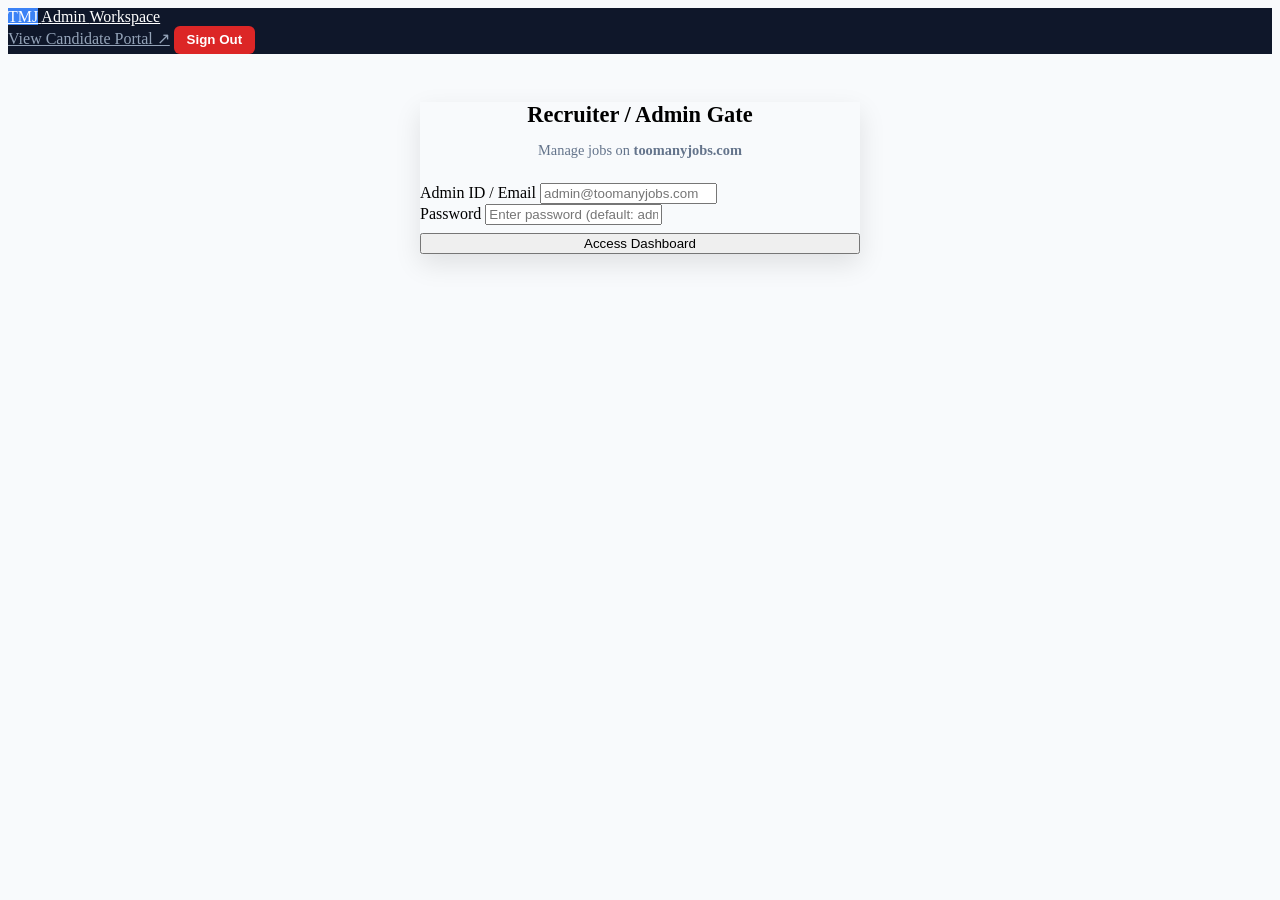
==== admin.html @ 22b6c6fa "Create admin.html" ====
<!DOCTYPE html>
<html lang="en">
<head>
  <meta charset="UTF-8" />
  <meta name="viewport" content="width=device-width, initial-scale=1.0" />
  <title>Admin Dashboard | TooManyJobs.com</title>
  <link rel="preconnect" href="https://fonts.googleapis.com">
  <link rel="preconnect" href="https://fonts.gstatic.com" crossorigin>
  <link href="https://fonts.googleapis.com/css2?family=Inter:wght@400;500;600;700;800&display=swap" rel="stylesheet">
  <link rel="stylesheet" href="CSS/style.css" />
  <style>
    /* Specific Admin Overrides */
    .admin-wrapper { max-width: 1200px; margin: 2rem auto; padding: 0 1.5rem; }
    .admin-tabs { display: flex; gap: 1rem; border-bottom: 2px solid #e1e6ef; margin-bottom: 2rem; }
    .admin-tab-btn { background: none; border: none; font-size: 1.05rem; font-weight: 700; padding: 0.75rem 1rem; cursor: pointer; color: #64748b; border-bottom: 3px solid transparent; margin-bottom: -2px; }
    .admin-tab-btn.active { color: #1e3a8a; border-bottom-color: #1e3a8a; }
    .tab-content { display: none; }
    .tab-content.active { display: block; }
    .table-container { background: #fff; border-radius: 12px; border: 1px solid #e2e8f0; overflow-x: auto; box-shadow: 0 2px 8px rgba(0,0,0,0.04); }
    .data-table { width: 100%; border-collapse: collapse; font-size: 0.9rem; text-align: left; }
    .data-table th { background: #f8fafc; padding: 0.85rem 1rem; font-weight: 700; border-bottom: 1px solid #e2e8f0; }
    .data-table td { padding: 0.85rem 1rem; border-bottom: 1px solid #f1f5f9; vertical-align: top; }
    .data-table tr:hover { background: #fcfdfe; }
    .action-btn-del { color: #ef4444; background: #fee2e2; border: none; padding: 0.35rem 0.65rem; border-radius: 6px; cursor: pointer; font-weight: 600; }
  </style>
</head>
<body style="background:#f8fafc;">

  <!-- Admin Nav -->
  <header class="navbar" style="background:#0f172a;">
    <div class="nav-container">
      <a href="admin.html" class="brand" style="color:#fff;">
        <span class="brand-badge" style="background:#3b82f6;">TMJ</span>
        <span class="brand-text" style="color:#fff;">Admin <span>Workspace</span></span>
      </a>
      <div class="nav-links">
        <a href="index.html" target="_blank" style="color:#94a3b8;">View Candidate Portal ↗</a>
        <button onclick="handleAdminLogout()" style="background:#dc2626; color:#fff; border:none; padding:0.4rem 0.8rem; border-radius:6px; cursor:pointer; font-weight:600;">Sign Out</button>
      </div>
    </div>
  </header>

  <div class="admin-wrapper">

    <!-- Login Wall -->
    <div id="admin-login-box" class="modal-box" style="margin: 3rem auto; max-width: 440px; box-shadow: 0 10px 25px rgba(0,0,0,0.1);">
      <h2 style="font-size:1.4rem; margin-bottom:0.5rem; text-align:center;">Recruiter / Admin Gate</h2>
      <p style="text-align:center; color:#64748b; font-size:0.9rem; margin-bottom:1.5rem;">Manage jobs on <strong>toomanyjobs.com</strong></p>
      
      <form onsubmit="handleAdminLogin(event)">
        <div class="form-group">
          <label>Admin ID / Email</label>
          <input type="text" id="admin-user-input" required placeholder="admin@toomanyjobs.com" />
        </div>
        <div class="form-group">
          <label>Password</label>
          <input type="password" id="admin-pass-input" required placeholder="Enter password (default: admin123)" />
        </div>
        <button type="submit" class="btn-search" style="width:100%; margin-top:0.5rem;">Access Dashboard</button>
      </form>
    </div>

    <!-- Protected Workspace -->
    <div id="admin-main-panel" style="display:none;">
      
      <div class="admin-tabs">
        <button class="admin-tab-btn active" onclick="switchAdminTab('tab-post', this)">➕ Post a New Opening</button>
        <button class="admin-tab-btn" onclick="switchAdminTab('tab-manage-jobs', this)">📋 Manage Active Jobs (<span id="total-jobs-count">0</span>)</button>
        <button class="admin-tab-btn" onclick="switchAdminTab('tab-applications', this)">📬 Applications Received (<span id="total-apps-count">0</span>)</button>
      </div>

      <!-- Tab 1: Post Job -->
      <div class="tab-content active" id="tab-post">
        <div class="modal-box" style="max-width:100%;">
          <h3>Create New Job Opportunity</h3>
          <form onsubmit="handleCreateJob(event)" style="margin-top:1.5rem;">
            <div class="form-row">
              <div class="form-group">
                <label>Job Title *</label>
                <input type="text" id="post-title" required placeholder="e.g. Senior Cloud & Performance Engineer" />
              </div>
              <div class="form-group">
                <label>Hiring Company *</label>
                <input type="text" id="post-company" required placeholder="e.g. Cognizant / TechCorp" />
              </div>
            </div>

            <div class="form-row">
              <div class="form-group">
                <label>Job Location *</label>
                <input type="text" id="post-location" required placeholder="e.g. Hyderabad / Bengaluru / Remote" />
              </div>
              <div class="form-group">
                <label>Experience Range</label>
                <select id="post-experience">
                  <option value="Fresher">Fresher (0 - 1 Yrs)</option>
                  <option value="1-3 Years">1 - 3 Years</option>
                  <option value="3-7 Years" selected>3 - 7 Years</option>
                  <option value="8+ Years">8+ Years</option>
                </select>
              </div>
            </div>

            <div class="form-row">
              <div class="form-group">
                <label>Annual Salary / CTC Package</label>
                <input type="text" id="post-salary" placeholder="e.g. ₹18 - 25 LPA or Not Disclosed" />
              </div>
              <div class="form-group">
                <label>Sector / Category</label>
                <select id="post-category">
                  <option value="Software / IT">Software / IT</option>
                  <option value="AI / Data Science">AI / Data Science</option>
                  <option value="Cloud / DevOps">Cloud / DevOps</option>
                  <option value="Operations / SRE">Operations / SRE</option>
                  <option value="Remote">Remote</option>
                </select>
              </div>
            </div>

            <div class="form-group">
              <label>Mandatory Skills (Comma separated tags) *</label>
              <input type="text" id="post-skills" required placeholder="Python, AWS, LangGraph, Prometheus, Docker" />
            </div>

            <div class="form-group">
              <label>Full Job Description *</label>
              <textarea id="post-desc" rows="5" required placeholder="Specify key roles, day-to-day responsibilities, shift details, and minimum qualifications..."></textarea>
            </div>

            <button type="submit" class="btn-search" style="padding:0.75rem 2rem;">🚀 Publish Job Live</button>
          </form>
        </div>
      </div>

      <!-- Tab 2: Manage Jobs -->
      <div class="tab-content" id="tab-manage-jobs">
        <div class="table-container">
          <table class="data-table">
            <thead>
              <tr>
                <th>Job Title & Company</th>
                <th>Location</th>
                <th>Experience</th>
                <th>Salary</th>
                <th>Date Posted</th>
                <th>Actions</th>
              </tr>
            </thead>
            <tbody id="admin-jobs-table-body">
              <!-- Injected by JS -->
            </tbody>
          </table>
        </div>
      </div>

      <!-- Tab 3: Applications Received -->
      <div class="tab-content" id="tab-applications">
        <div class="table-container">
          <table class="data-table">
            <thead>
              <tr>
                <th>Candidate</th>
                <th>Applied Job</th>
                <th>Exp & CTC</th>
                <th>Resume link</th>
                <th>Date</th>
                <th>Cover Note</th>
              </tr>
            </thead>
            <tbody id="admin-apps-table-body">
              <!-- Injected by JS -->
            </tbody>
          </table>
        </div>
      </div>

    </div>
  </div>

  <script src="config.js"></script>
  <script src="js/admin.js"></script>
</body>
</html>
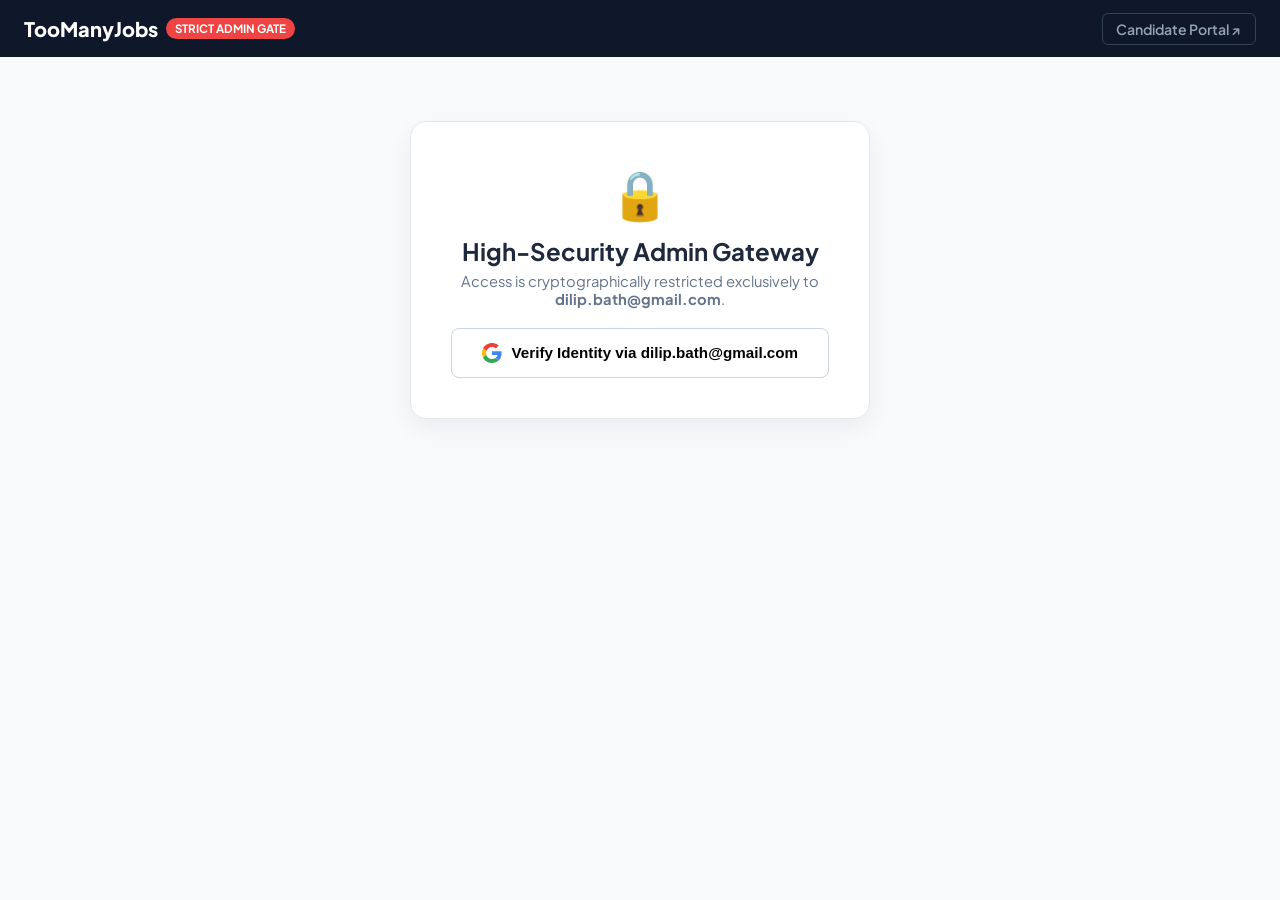
==== commit 4d5efac7: "Update admin.html" ====
--- a/admin.html
+++ b/admin.html
@@ -3,182 +3,301 @@
 <head>
   <meta charset="UTF-8" />
   <meta name="viewport" content="width=device-width, initial-scale=1.0" />
-  <title>Admin Dashboard | TooManyJobs.com</title>
+  <title>Master Admin Control Gate | TooManyJobs.com</title>
   <link rel="preconnect" href="https://fonts.googleapis.com">
   <link rel="preconnect" href="https://fonts.gstatic.com" crossorigin>
-  <link href="https://fonts.googleapis.com/css2?family=Inter:wght@400;500;600;700;800&display=swap" rel="stylesheet">
-  <link rel="stylesheet" href="CSS/style.css" />
+  <link href="https://fonts.googleapis.com/css2?family=Plus+Jakarta+Sans:wght@400;500;600;700;800&display=swap" rel="stylesheet">
   <style>
-    /* Specific Admin Overrides */
-    .admin-wrapper { max-width: 1200px; margin: 2rem auto; padding: 0 1.5rem; }
-    .admin-tabs { display: flex; gap: 1rem; border-bottom: 2px solid #e1e6ef; margin-bottom: 2rem; }
-    .admin-tab-btn { background: none; border: none; font-size: 1.05rem; font-weight: 700; padding: 0.75rem 1rem; cursor: pointer; color: #64748b; border-bottom: 3px solid transparent; margin-bottom: -2px; }
-    .admin-tab-btn.active { color: #1e3a8a; border-bottom-color: #1e3a8a; }
-    .tab-content { display: none; }
-    .tab-content.active { display: block; }
-    .table-container { background: #fff; border-radius: 12px; border: 1px solid #e2e8f0; overflow-x: auto; box-shadow: 0 2px 8px rgba(0,0,0,0.04); }
-    .data-table { width: 100%; border-collapse: collapse; font-size: 0.9rem; text-align: left; }
-    .data-table th { background: #f8fafc; padding: 0.85rem 1rem; font-weight: 700; border-bottom: 1px solid #e2e8f0; }
-    .data-table td { padding: 0.85rem 1rem; border-bottom: 1px solid #f1f5f9; vertical-align: top; }
-    .data-table tr:hover { background: #fcfdfe; }
-    .action-btn-del { color: #ef4444; background: #fee2e2; border: none; padding: 0.35rem 0.65rem; border-radius: 6px; cursor: pointer; font-weight: 600; }
+    :root {
+      --dark-navy: #0f172a;
+      --accent: #2563eb;
+      --border: #e2e8f0;
+      --text: #1e293b;
+      --danger: #dc2626;
+      --success: #16a34a;
+    }
+    * { box-sizing: border-box; margin: 0; padding: 0; }
+    body { font-family: 'Plus Jakarta Sans', sans-serif; background: #f8fafc; color: var(--text); }
+
+    /* Admin Top Header */
+    header {
+      background: var(--dark-navy);
+      color: #fff;
+      padding: 1rem 1.5rem;
+      display: flex;
+      justify-content: space-between;
+      align-items: center;
+      position: sticky;
+      top: 0;
+      z-index: 100;
+    }
+    .header-brand { font-size: 1.25rem; font-weight: 800; display: flex; align-items: center; gap: 0.5rem; }
+    .header-badge { background: #ef4444; color: #fff; font-size: 0.72rem; padding: 0.2rem 0.55rem; border-radius: 999px; font-weight: 700; }
+    .header-links a, .header-links button {
+      color: #94a3b8;
+      text-decoration: none;
+      font-size: 0.88rem;
+      font-weight: 600;
+      margin-left: 1rem;
+      background: none;
+      border: 1px solid #334155;
+      padding: 0.4rem 0.85rem;
+      border-radius: 6px;
+      cursor: pointer;
+    }
+    .header-links a:hover, .header-links button:hover { color: #fff; border-color: #64748b; }
+
+    .container { max-width: 1240px; margin: 2rem auto; padding: 0 1.25rem 4rem; }
+
+    /* Security Lock Screen */
+    .lock-screen {
+      max-width: 460px;
+      margin: 4rem auto;
+      background: #fff;
+      padding: 2.5rem;
+      border-radius: 16px;
+      border: 1px solid var(--border);
+      box-shadow: 0 10px 25px rgba(0,0,0,0.06);
+      text-align: center;
+    }
+    .lock-icon { font-size: 3rem; margin-bottom: 0.75rem; }
+    .btn-google {
+      width: 100%;
+      padding: 0.85rem;
+      background: #fff;
+      border: 1px solid #cbd5e1;
+      border-radius: 8px;
+      font-weight: 700;
+      cursor: pointer;
+      display: flex;
+      align-items: center;
+      justify-content: center;
+      gap: 0.6rem;
+      font-size: 0.95rem;
+      margin-top: 1.25rem;
+    }
+    .btn-google:hover { background: #f8fafc; }
+    .alert-box {
+      margin-top: 1.25rem;
+      background: #fef2f2;
+      border: 1px solid #fecaca;
+      color: #991b1b;
+      padding: 0.75rem;
+      border-radius: 8px;
+      font-size: 0.85rem;
+      text-align: left;
+    }
+
+    /* Tabs & Tables */
+    .admin-panel { display: none; }
+    .admin-tabs { display: flex; gap: 1rem; border-bottom: 2px solid var(--border); margin-bottom: 1.5rem; }
+    .tab-btn {
+      background: none;
+      border: none;
+      font-size: 1rem;
+      font-weight: 700;
+      padding: 0.75rem 1rem;
+      color: #64748b;
+      cursor: pointer;
+      border-bottom: 3px solid transparent;
+      margin-bottom: -2px;
+    }
+    .tab-btn.active { color: var(--accent); border-bottom-color: var(--accent); }
+    .tab-view { display: none; }
+    .tab-view.active { display: block; }
+
+    .table-wrapper { background: #fff; border: 1px solid var(--border); border-radius: 12px; overflow-x: auto; box-shadow: 0 2px 6px rgba(0,0,0,0.03); }
+    .admin-table { width: 100%; border-collapse: collapse; font-size: 0.9rem; text-align: left; }
+    .admin-table th { background: #f8fafc; padding: 0.85rem 1rem; font-weight: 700; border-bottom: 1px solid var(--border); color: #475569; }
+    .admin-table td { padding: 0.9rem 1rem; border-bottom: 1px solid #f1f5f9; vertical-align: middle; }
+    .admin-table tr:hover { background: #fcfdfe; }
+
+    .btn-del { background: #fee2e2; color: #dc2626; border: none; padding: 0.35rem 0.65rem; border-radius: 6px; cursor: pointer; font-weight: 700; }
   </style>
 </head>
-<body style="background:#f8fafc;">
-
-  <!-- Admin Nav -->
-  <header class="navbar" style="background:#0f172a;">
-    <div class="nav-container">
-      <a href="admin.html" class="brand" style="color:#fff;">
-        <span class="brand-badge" style="background:#3b82f6;">TMJ</span>
-        <span class="brand-text" style="color:#fff;">Admin <span>Workspace</span></span>
-      </a>
-      <div class="nav-links">
-        <a href="index.html" target="_blank" style="color:#94a3b8;">View Candidate Portal ↗</a>
-        <button onclick="handleAdminLogout()" style="background:#dc2626; color:#fff; border:none; padding:0.4rem 0.8rem; border-radius:6px; cursor:pointer; font-weight:600;">Sign Out</button>
-      </div>
+<body>
+
+  <header>
+    <div class="header-brand">
+      <span>TooManyJobs</span>
+      <span class="header-badge">STRICT ADMIN GATE</span>
+    </div>
+    <div class="header-links">
+      <a href="index.html" target="_blank">Candidate Portal ↗</a>
+      <button id="logout-btn" onclick="adminLogout()" style="display:none; color:#ef4444;">Sign Out</button>
     </div>
   </header>
 
-  <div class="admin-wrapper">
-
-    <!-- Login Wall -->
-    <div id="admin-login-box" class="modal-box" style="margin: 3rem auto; max-width: 440px; box-shadow: 0 10px 25px rgba(0,0,0,0.1);">
-      <h2 style="font-size:1.4rem; margin-bottom:0.5rem; text-align:center;">Recruiter / Admin Gate</h2>
-      <p style="text-align:center; color:#64748b; font-size:0.9rem; margin-bottom:1.5rem;">Manage jobs on <strong>toomanyjobs.com</strong></p>
-      
-      <form onsubmit="handleAdminLogin(event)">
-        <div class="form-group">
-          <label>Admin ID / Email</label>
-          <input type="text" id="admin-user-input" required placeholder="admin@toomanyjobs.com" />
+  <div class="container">
+
+    <!-- Zero-Trust Lock Screen -->
+    <div id="lock-screen" class="lock-screen">
+      <div class="lock-icon">🔒</div>
+      <h2>High-Security Admin Gateway</h2>
+      <p style="color:#64748b; font-size:0.92rem; margin-top:0.4rem;">
+        Access is cryptographically restricted exclusively to <strong>dilip.bath@gmail.com</strong>.
+      </p>
+
+      <button class="btn-google" onclick="verifyAdminAuth()">
+        <svg width="20" height="20" viewBox="0 0 48 48"><path fill="#EA4335" d="M24 9.5c3.54 0 6.71 1.22 9.21 3.6l6.85-6.85C35.9 2.38 30.47 0 24 0 14.62 0 6.51 5.38 2.56 13.22l7.98 6.19C12.43 13.72 17.74 9.5 24 9.5z"/><path fill="#4285F4" d="M46.98 24.55c0-1.57-.15-3.09-.38-4.55H24v9.02h12.94c-.58 2.96-2.26 5.48-4.78 7.18l7.73 6c4.51-4.18 7.09-10.36 7.09-17.65z"/><path fill="#FBBC05" d="M10.53 28.59c-.48-1.45-.76-2.99-.76-4.59s.27-3.14.76-4.59l-7.98-6.19C.92 16.46 0 20.12 0 24c0 3.88.92 7.54 2.56 10.78l7.97-6.19z"/><path fill="#34A853" d="M24 48c6.48 0 11.93-2.13 15.89-5.81l-7.73-6c-2.15 1.45-4.92 2.3-8.16 2.3-6.26 0-11.57-4.22-13.47-9.91l-7.98 6.19C6.51 42.62 14.62 48 24 48z"/></svg>
+        Verify Identity via dilip.bath@gmail.com
+      </button>
+
+      <div id="auth-err" class="alert-box" style="display:none;"></div>
+    </div>
+
+    <!-- Active Admin Panel -->
+    <div id="admin-panel" class="admin-panel">
+      <div style="background:#e0f2fe; border:1px solid #bae6fd; color:#0369a1; padding:0.85rem 1.25rem; border-radius:10px; margin-bottom:1.5rem; display:flex; justify-content:space-between; align-items:center;">
+        <div>
+          🛡️ <strong>Master Administrator Active:</strong> <span id="admin-user-display">dilip.bath@gmail.com</span>
         </div>
-        <div class="form-group">
-          <label>Password</label>
-          <input type="password" id="admin-pass-input" required placeholder="Enter password (default: admin123)" />
-        </div>
-        <button type="submit" class="btn-search" style="width:100%; margin-top:0.5rem;">Access Dashboard</button>
-      </form>
-    </div>
-
-    <!-- Protected Workspace -->
-    <div id="admin-main-panel" style="display:none;">
-      
+        <button onclick="publishToLiveStore()" style="background:#0284c7; color:#fff; border:none; padding:0.4rem 0.85rem; border-radius:6px; font-weight:700; cursor:pointer;">⚡ Sync & Publish Jobs</button>
+      </div>
+
       <div class="admin-tabs">
-        <button class="admin-tab-btn active" onclick="switchAdminTab('tab-post', this)">➕ Post a New Opening</button>
-        <button class="admin-tab-btn" onclick="switchAdminTab('tab-manage-jobs', this)">📋 Manage Active Jobs (<span id="total-jobs-count">0</span>)</button>
-        <button class="admin-tab-btn" onclick="switchAdminTab('tab-applications', this)">📬 Applications Received (<span id="total-apps-count">0</span>)</button>
+        <button class="tab-btn active" onclick="switchTab('tab-jobs', this)">📋 All Posted Jobs (<span id="count-jobs">0</span>)</button>
+        <button class="tab-btn" onclick="switchTab('tab-apps', this)">📬 Candidate Resumes & Applications (<span id="count-apps">0</span>)</button>
       </div>
 
-      <!-- Tab 1: Post Job -->
-      <div class="tab-content active" id="tab-post">
-        <div class="modal-box" style="max-width:100%;">
-          <h3>Create New Job Opportunity</h3>
-          <form onsubmit="handleCreateJob(event)" style="margin-top:1.5rem;">
-            <div class="form-row">
-              <div class="form-group">
-                <label>Job Title *</label>
-                <input type="text" id="post-title" required placeholder="e.g. Senior Cloud & Performance Engineer" />
-              </div>
-              <div class="form-group">
-                <label>Hiring Company *</label>
-                <input type="text" id="post-company" required placeholder="e.g. Cognizant / TechCorp" />
-              </div>
-            </div>
-
-            <div class="form-row">
-              <div class="form-group">
-                <label>Job Location *</label>
-                <input type="text" id="post-location" required placeholder="e.g. Hyderabad / Bengaluru / Remote" />
-              </div>
-              <div class="form-group">
-                <label>Experience Range</label>
-                <select id="post-experience">
-                  <option value="Fresher">Fresher (0 - 1 Yrs)</option>
-                  <option value="1-3 Years">1 - 3 Years</option>
-                  <option value="3-7 Years" selected>3 - 7 Years</option>
-                  <option value="8+ Years">8+ Years</option>
-                </select>
-              </div>
-            </div>
-
-            <div class="form-row">
-              <div class="form-group">
-                <label>Annual Salary / CTC Package</label>
-                <input type="text" id="post-salary" placeholder="e.g. ₹18 - 25 LPA or Not Disclosed" />
-              </div>
-              <div class="form-group">
-                <label>Sector / Category</label>
-                <select id="post-category">
-                  <option value="Software / IT">Software / IT</option>
-                  <option value="AI / Data Science">AI / Data Science</option>
-                  <option value="Cloud / DevOps">Cloud / DevOps</option>
-                  <option value="Operations / SRE">Operations / SRE</option>
-                  <option value="Remote">Remote</option>
-                </select>
-              </div>
-            </div>
-
-            <div class="form-group">
-              <label>Mandatory Skills (Comma separated tags) *</label>
-              <input type="text" id="post-skills" required placeholder="Python, AWS, LangGraph, Prometheus, Docker" />
-            </div>
-
-            <div class="form-group">
-              <label>Full Job Description *</label>
-              <textarea id="post-desc" rows="5" required placeholder="Specify key roles, day-to-day responsibilities, shift details, and minimum qualifications..."></textarea>
-            </div>
-
-            <button type="submit" class="btn-search" style="padding:0.75rem 2rem;">🚀 Publish Job Live</button>
-          </form>
-        </div>
-      </div>
-
-      <!-- Tab 2: Manage Jobs -->
-      <div class="tab-content" id="tab-manage-jobs">
-        <div class="table-container">
-          <table class="data-table">
+      <!-- Tab: Jobs -->
+      <div class="tab-view active" id="tab-jobs">
+        <div class="table-wrapper">
+          <table class="admin-table">
             <thead>
               <tr>
                 <th>Job Title & Company</th>
                 <th>Location</th>
                 <th>Experience</th>
-                <th>Salary</th>
-                <th>Date Posted</th>
-                <th>Actions</th>
+                <th>Package (CTC)</th>
+                <th>Posted By</th>
+                <th>Action</th>
               </tr>
             </thead>
-            <tbody id="admin-jobs-table-body">
-              <!-- Injected by JS -->
-            </tbody>
+            <tbody id="admin-jobs-tbody"></tbody>
           </table>
         </div>
       </div>
 
-      <!-- Tab 3: Applications Received -->
-      <div class="tab-content" id="tab-applications">
-        <div class="table-container">
-          <table class="data-table">
+      <!-- Tab: Applications -->
+      <div class="tab-view" id="tab-apps">
+        <div class="table-wrapper">
+          <table class="admin-table">
             <thead>
               <tr>
-                <th>Candidate</th>
-                <th>Applied Job</th>
-                <th>Exp & CTC</th>
-                <th>Resume link</th>
-                <th>Date</th>
-                <th>Cover Note</th>
+                <th>Candidate Name & Contact</th>
+                <th>Applied Position</th>
+                <th>Experience & CTC</th>
+                <th>Resume Document</th>
+                <th>Applied Date</th>
               </tr>
             </thead>
-            <tbody id="admin-apps-table-body">
-              <!-- Injected by JS -->
-            </tbody>
+            <tbody id="admin-apps-tbody"></tbody>
           </table>
         </div>
       </div>
 
     </div>
+
   </div>
 
   <script src="config.js"></script>
-  <script src="js/admin.js"></script>
+  <script>
+    const MASTER_ADMIN = window.TMJ_CONFIG.masterAdminEmail;
+    const { jobs: JOBS_KEY, applications: APPS_KEY, adminSession: ADMIN_TOKEN } = window.TMJ_CONFIG.storageKeys;
+
+    document.addEventListener("DOMContentLoaded", () => {
+      if (sessionStorage.getItem(ADMIN_TOKEN) === MASTER_ADMIN) {
+        showPanel();
+      }
+    });
+
+    function verifyAdminAuth() {
+      const email = prompt("Enter Google Account email for master authorization:", MASTER_ADMIN);
+      
+      if (!email || email.trim().toLowerCase() !== MASTER_ADMIN.toLowerCase()) {
+        const err = document.getElementById("auth-err");
+        err.innerText = `Access Denied: ${email || "User"} is not authorized. Access is strictly locked to ${MASTER_ADMIN}.`;
+        err.style.display = "block";
+        return;
+      }
+
+      sessionStorage.setItem(ADMIN_TOKEN, MASTER_ADMIN);
+      showPanel();
+    }
+
+    function showPanel() {
+      document.getElementById("lock-screen").style.display = "none";
+      document.getElementById("admin-panel").style.display = "block";
+      document.getElementById("logout-btn").style.display = "inline-block";
+      document.getElementById("admin-user-display").innerText = MASTER_ADMIN;
+      loadData();
+    }
+
+    function adminLogout() {
+      sessionStorage.removeItem(ADMIN_TOKEN);
+      location.reload();
+    }
+
+    function loadData() {
+      const jobs = JSON.parse(localStorage.getItem(JOBS_KEY) || "[]");
+      const apps = JSON.parse(localStorage.getItem(APPS_KEY) || "[]");
+
+      document.getElementById("count-jobs").innerText = jobs.length;
+      document.getElementById("count-apps").innerText = apps.length;
+
+      // Render jobs
+      const jobsTbody = document.getElementById("admin-jobs-tbody");
+      if (jobs.length === 0) {
+        jobsTbody.innerHTML = `<tr><td colspan="6" style="text-align:center; padding:2rem;">No jobs posted yet.</td></tr>`;
+      } else {
+        jobsTbody.innerHTML = jobs.map(j => `
+          <tr>
+            <td><strong>${j.title}</strong><br><small style="color:#64748b;">${j.company}</small></td>
+            <td>${j.location}</td>
+            <td>${j.experience}</td>
+            <td style="color:#16a34a; font-weight:700;">${j.salary}</td>
+            <td><small>${j.postedBy || 'Admin'}</small></td>
+            <td><button class="btn-del" onclick="deleteJob('${j.id}')">Delete</button></td>
+          </tr>
+        `).join("");
+      }
+
+      // Render applications
+      const appsTbody = document.getElementById("admin-apps-tbody");
+      if (apps.length === 0) {
+        appsTbody.innerHTML = `<tr><td colspan="5" style="text-align:center; color:#94a3b8; padding:2rem;">No candidate resumes received yet.</td></tr>`;
+      } else {
+        appsTbody.innerHTML = apps.map(a => `
+          <tr>
+            <td><strong>${a.name}</strong><br><small>${a.email} • ${a.phone}</small></td>
+            <td><strong>${a.jobTitle}</strong><br><small style="color:#64748b;">${a.company}</small></td>
+            <td>${a.exp}<br><small style="color:#16a34a;">${a.ctc}</small></td>
+            <td><a href="${a.resume}" target="_blank" style="color:#2563eb; font-weight:700;">View Resume ↗</a></td>
+            <td>${a.appliedAt}</td>
+          </tr>
+        `).join("");
+      }
+    }
+
+    function deleteJob(id) {
+      if (!confirm("Remove this job posting from the live portal?")) return;
+      let jobs = JSON.parse(localStorage.getItem(JOBS_KEY) || "[]");
+      jobs = jobs.filter(j => j.id !== id);
+      localStorage.setItem(JOBS_KEY, JSON.stringify(jobs));
+      loadData();
+    }
+
+    function switchTab(tabId, btn) {
+      document.querySelectorAll(".tab-view").forEach(t => t.classList.remove("active"));
+      document.querySelectorAll(".tab-btn").forEach(b => b.classList.remove("active"));
+      document.getElementById(tabId).classList.add("active");
+      btn.classList.add("active");
+    }
+
+    function publishToLiveStore() {
+      alert("✅ All job changes are synchronized with index.html live storefront.");
+    }
+  </script>
 </body>
 </html>
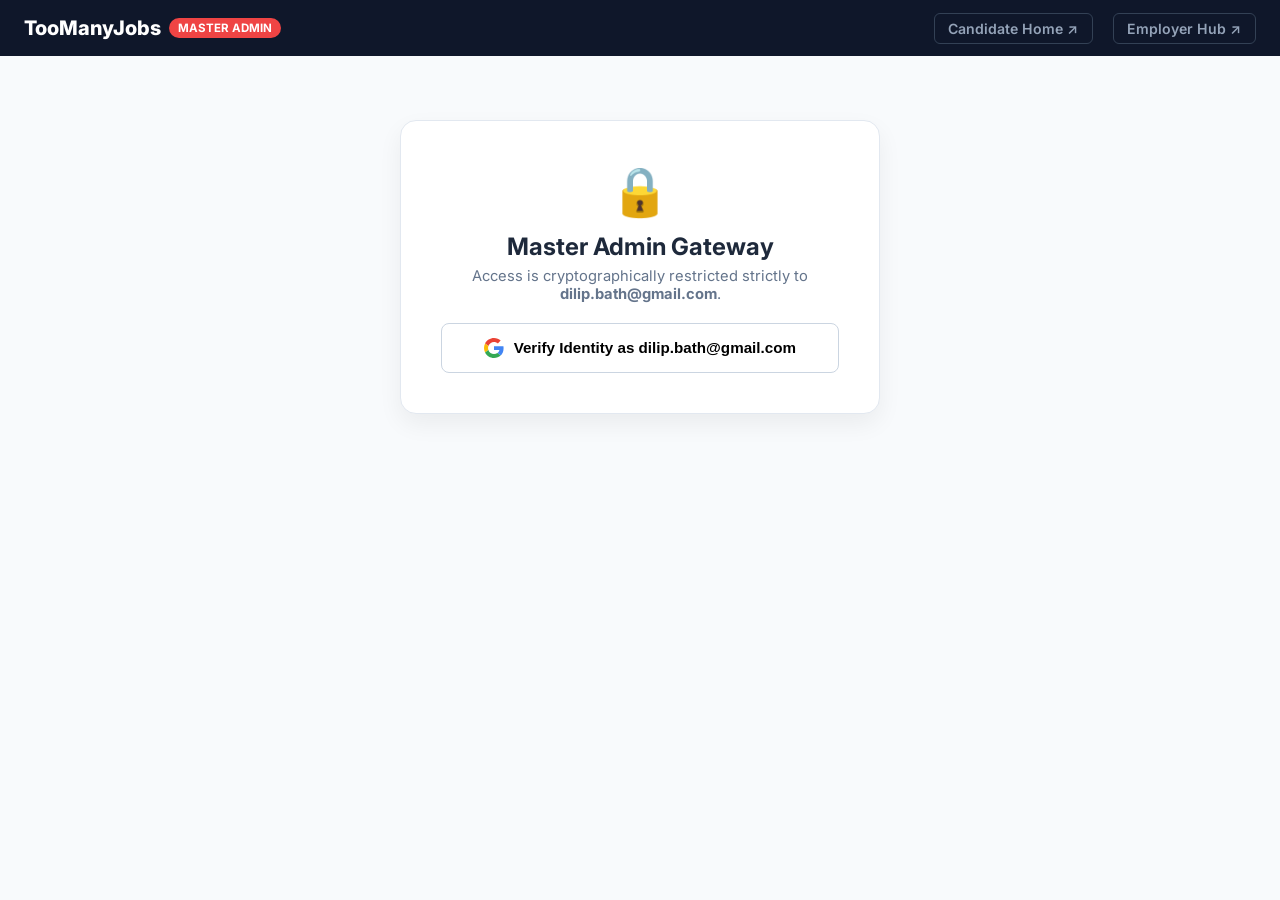
==== commit 6f2af2c2: "Add files via upload" ====
--- a/admin.html
+++ b/admin.html
@@ -3,10 +3,10 @@
 <head>
   <meta charset="UTF-8" />
   <meta name="viewport" content="width=device-width, initial-scale=1.0" />
-  <title>Master Admin Control Gate | TooManyJobs.com</title>
+  <title>Master Admin Security Gate | TooManyJobs.com</title>
   <link rel="preconnect" href="https://fonts.googleapis.com">
   <link rel="preconnect" href="https://fonts.gstatic.com" crossorigin>
-  <link href="https://fonts.googleapis.com/css2?family=Plus+Jakarta+Sans:wght@400;500;600;700;800&display=swap" rel="stylesheet">
+  <link href="https://fonts.googleapis.com/css2?family=Inter:wght@400;500;600;700;800&display=swap" rel="stylesheet">
   <style>
     :root {
       --dark-navy: #0f172a;
@@ -14,12 +14,12 @@
       --border: #e2e8f0;
       --text: #1e293b;
       --danger: #dc2626;
-      --success: #16a34a;
+      --success: #15803d;
+      --font: 'Inter', sans-serif;
     }
     * { box-sizing: border-box; margin: 0; padding: 0; }
-    body { font-family: 'Plus Jakarta Sans', sans-serif; background: #f8fafc; color: var(--text); }
-
-    /* Admin Top Header */
+    body { font-family: var(--font); background: #f8fafc; color: var(--text); }
+
     header {
       background: var(--dark-navy);
       color: #fff;
@@ -47,11 +47,11 @@
     }
     .header-links a:hover, .header-links button:hover { color: #fff; border-color: #64748b; }
 
-    .container { max-width: 1240px; margin: 2rem auto; padding: 0 1.25rem 4rem; }
+    .container { max-width: 1240px; margin: 2.5rem auto; padding: 0 1.5rem 4rem; }
 
     /* Security Lock Screen */
     .lock-screen {
-      max-width: 460px;
+      max-width: 480px;
       margin: 4rem auto;
       background: #fff;
       padding: 2.5rem;
@@ -88,7 +88,7 @@
       text-align: left;
     }
 
-    /* Tabs & Tables */
+    /* Admin Workspace */
     .admin-panel { display: none; }
     .admin-tabs { display: flex; gap: 1rem; border-bottom: 2px solid var(--border); margin-bottom: 1.5rem; }
     .tab-btn {
@@ -120,10 +120,11 @@
   <header>
     <div class="header-brand">
       <span>TooManyJobs</span>
-      <span class="header-badge">STRICT ADMIN GATE</span>
+      <span class="header-badge">MASTER ADMIN</span>
     </div>
     <div class="header-links">
-      <a href="index.html" target="_blank">Candidate Portal ↗</a>
+      <a href="index.html" target="_blank">Candidate Home ↗</a>
+      <a href="employer.html" target="_blank">Employer Hub ↗</a>
       <button id="logout-btn" onclick="adminLogout()" style="display:none; color:#ef4444;">Sign Out</button>
     </div>
   </header>
@@ -133,14 +134,14 @@
     <!-- Zero-Trust Lock Screen -->
     <div id="lock-screen" class="lock-screen">
       <div class="lock-icon">🔒</div>
-      <h2>High-Security Admin Gateway</h2>
+      <h2>Master Admin Gateway</h2>
       <p style="color:#64748b; font-size:0.92rem; margin-top:0.4rem;">
-        Access is cryptographically restricted exclusively to <strong>dilip.bath@gmail.com</strong>.
+        Access is cryptographically restricted strictly to <strong>dilip.bath@gmail.com</strong>.
       </p>
 
-      <button class="btn-google" onclick="verifyAdminAuth()">
+      <button class="btn-google" onclick="verifyMasterAdmin()">
         <svg width="20" height="20" viewBox="0 0 48 48"><path fill="#EA4335" d="M24 9.5c3.54 0 6.71 1.22 9.21 3.6l6.85-6.85C35.9 2.38 30.47 0 24 0 14.62 0 6.51 5.38 2.56 13.22l7.98 6.19C12.43 13.72 17.74 9.5 24 9.5z"/><path fill="#4285F4" d="M46.98 24.55c0-1.57-.15-3.09-.38-4.55H24v9.02h12.94c-.58 2.96-2.26 5.48-4.78 7.18l7.73 6c4.51-4.18 7.09-10.36 7.09-17.65z"/><path fill="#FBBC05" d="M10.53 28.59c-.48-1.45-.76-2.99-.76-4.59s.27-3.14.76-4.59l-7.98-6.19C.92 16.46 0 20.12 0 24c0 3.88.92 7.54 2.56 10.78l7.97-6.19z"/><path fill="#34A853" d="M24 48c6.48 0 11.93-2.13 15.89-5.81l-7.73-6c-2.15 1.45-4.92 2.3-8.16 2.3-6.26 0-11.57-4.22-13.47-9.91l-7.98 6.19C6.51 42.62 14.62 48 24 48z"/></svg>
-        Verify Identity via dilip.bath@gmail.com
+        Verify Identity as dilip.bath@gmail.com
       </button>
 
       <div id="auth-err" class="alert-box" style="display:none;"></div>
@@ -150,37 +151,37 @@
     <div id="admin-panel" class="admin-panel">
       <div style="background:#e0f2fe; border:1px solid #bae6fd; color:#0369a1; padding:0.85rem 1.25rem; border-radius:10px; margin-bottom:1.5rem; display:flex; justify-content:space-between; align-items:center;">
         <div>
-          🛡️ <strong>Master Administrator Active:</strong> <span id="admin-user-display">dilip.bath@gmail.com</span>
+          🛡️ <strong>Master Administrator Active:</strong> <span id="admin-email-text">dilip.bath@gmail.com</span>
         </div>
-        <button onclick="publishToLiveStore()" style="background:#0284c7; color:#fff; border:none; padding:0.4rem 0.85rem; border-radius:6px; font-weight:700; cursor:pointer;">⚡ Sync & Publish Jobs</button>
+        <button onclick="publishToLive()" style="background:#0284c7; color:#fff; border:none; padding:0.4rem 0.85rem; border-radius:6px; font-weight:700; cursor:pointer;">⚡ Publish & Sync DB</button>
       </div>
 
       <div class="admin-tabs">
-        <button class="tab-btn active" onclick="switchTab('tab-jobs', this)">📋 All Posted Jobs (<span id="count-jobs">0</span>)</button>
-        <button class="tab-btn" onclick="switchTab('tab-apps', this)">📬 Candidate Resumes & Applications (<span id="count-apps">0</span>)</button>
+        <button class="tab-btn active" onclick="switchTab('tab-all-jobs', this)">📋 All Posted Jobs (<span id="count-all-jobs">0</span>)</button>
+        <button class="tab-btn" onclick="switchTab('tab-all-apps', this)">📬 Applications & Candidate Resumes (<span id="count-all-apps">0</span>)</button>
       </div>
 
       <!-- Tab: Jobs -->
-      <div class="tab-view active" id="tab-jobs">
+      <div class="tab-view active" id="tab-all-jobs">
         <div class="table-wrapper">
           <table class="admin-table">
             <thead>
               <tr>
-                <th>Job Title & Company</th>
-                <th>Location</th>
+                <th>Designation & Enterprise</th>
+                <th>Location & Mode</th>
                 <th>Experience</th>
-                <th>Package (CTC)</th>
+                <th>Salary (CTC)</th>
                 <th>Posted By</th>
                 <th>Action</th>
               </tr>
             </thead>
-            <tbody id="admin-jobs-tbody"></tbody>
+            <tbody id="master-jobs-tbody"></tbody>
           </table>
         </div>
       </div>
 
       <!-- Tab: Applications -->
-      <div class="tab-view" id="tab-apps">
+      <div class="tab-view" id="tab-all-apps">
         <div class="table-wrapper">
           <table class="admin-table">
             <thead>
@@ -188,11 +189,11 @@
                 <th>Candidate Name & Contact</th>
                 <th>Applied Position</th>
                 <th>Experience & CTC</th>
-                <th>Resume Document</th>
+                <th>Resume Link</th>
                 <th>Applied Date</th>
               </tr>
             </thead>
-            <tbody id="admin-apps-tbody"></tbody>
+            <tbody id="master-apps-tbody"></tbody>
           </table>
         </div>
       </div>
@@ -203,16 +204,16 @@
 
   <script src="config.js"></script>
   <script>
-    const MASTER_ADMIN = window.TMJ_CONFIG.masterAdminEmail;
-    const { jobs: JOBS_KEY, applications: APPS_KEY, adminSession: ADMIN_TOKEN } = window.TMJ_CONFIG.storageKeys;
+    const MASTER_ADMIN = window.NAUKRI_CONFIG.masterAdminEmail;
+    const { jobs: JOBS_KEY, applications: APPS_KEY, adminSession: ADMIN_TOKEN } = window.NAUKRI_CONFIG.storageKeys;
 
     document.addEventListener("DOMContentLoaded", () => {
       if (sessionStorage.getItem(ADMIN_TOKEN) === MASTER_ADMIN) {
-        showPanel();
+        showMasterPanel();
       }
     });
 
-    function verifyAdminAuth() {
+    function verifyMasterAdmin() {
       const email = prompt("Enter Google Account email for master authorization:", MASTER_ADMIN);
       
       if (!email || email.trim().toLowerCase() !== MASTER_ADMIN.toLowerCase()) {
@@ -223,15 +224,15 @@
       }
 
       sessionStorage.setItem(ADMIN_TOKEN, MASTER_ADMIN);
-      showPanel();
-    }
-
-    function showPanel() {
+      showMasterPanel();
+    }
+
+    function showMasterPanel() {
       document.getElementById("lock-screen").style.display = "none";
       document.getElementById("admin-panel").style.display = "block";
       document.getElementById("logout-btn").style.display = "inline-block";
-      document.getElementById("admin-user-display").innerText = MASTER_ADMIN;
-      loadData();
+      document.getElementById("admin-email-text").innerText = MASTER_ADMIN;
+      loadMasterData();
     }
 
     function adminLogout() {
@@ -239,53 +240,53 @@
       location.reload();
     }
 
-    function loadData() {
+    function loadMasterData() {
       const jobs = JSON.parse(localStorage.getItem(JOBS_KEY) || "[]");
       const apps = JSON.parse(localStorage.getItem(APPS_KEY) || "[]");
 
-      document.getElementById("count-jobs").innerText = jobs.length;
-      document.getElementById("count-apps").innerText = apps.length;
+      document.getElementById("count-all-jobs").innerText = jobs.length;
+      document.getElementById("count-all-apps").innerText = apps.length;
 
       // Render jobs
-      const jobsTbody = document.getElementById("admin-jobs-tbody");
+      const jobsTbody = document.getElementById("master-jobs-tbody");
       if (jobs.length === 0) {
-        jobsTbody.innerHTML = `<tr><td colspan="6" style="text-align:center; padding:2rem;">No jobs posted yet.</td></tr>`;
+        jobsTbody.innerHTML = `<tr><td colspan="6" style="text-align:center; padding:2rem;">No jobs in database.</td></tr>`;
       } else {
         jobsTbody.innerHTML = jobs.map(j => `
           <tr>
             <td><strong>${j.title}</strong><br><small style="color:#64748b;">${j.company}</small></td>
-            <td>${j.location}</td>
+            <td>${j.location}<br><small style="color:#2563eb;">${j.workMode || 'Hybrid'}</small></td>
             <td>${j.experience}</td>
-            <td style="color:#16a34a; font-weight:700;">${j.salary}</td>
+            <td style="color:#15803d; font-weight:700;">${j.salary}</td>
             <td><small>${j.postedBy || 'Admin'}</small></td>
-            <td><button class="btn-del" onclick="deleteJob('${j.id}')">Delete</button></td>
+            <td><button class="btn-del" onclick="deleteMasterJob('${j.id}')">Delete</button></td>
           </tr>
         `).join("");
       }
 
       // Render applications
-      const appsTbody = document.getElementById("admin-apps-tbody");
+      const appsTbody = document.getElementById("master-apps-tbody");
       if (apps.length === 0) {
-        appsTbody.innerHTML = `<tr><td colspan="5" style="text-align:center; color:#94a3b8; padding:2rem;">No candidate resumes received yet.</td></tr>`;
+        appsTbody.innerHTML = `<tr><td colspan="5" style="text-align:center; color:#94a3b8; padding:2rem;">No candidate resumes in database.</td></tr>`;
       } else {
         appsTbody.innerHTML = apps.map(a => `
           <tr>
-            <td><strong>${a.name}</strong><br><small>${a.email} • ${a.phone}</small></td>
+            <td><strong>${a.applicantName}</strong><br><small>${a.email} • ${a.phone}</small></td>
             <td><strong>${a.jobTitle}</strong><br><small style="color:#64748b;">${a.company}</small></td>
-            <td>${a.exp}<br><small style="color:#16a34a;">${a.ctc}</small></td>
-            <td><a href="${a.resume}" target="_blank" style="color:#2563eb; font-weight:700;">View Resume ↗</a></td>
-            <td>${a.appliedAt}</td>
+            <td>${a.exp}<br><small style="color:#15803d;">${a.ctc}</small></td>
+            <td><a href="${a.resumeUrl}" target="_blank" style="color:#2563eb; font-weight:700;">View Resume ↗</a></td>
+            <td>${a.appliedDate}</td>
           </tr>
         `).join("");
       }
     }
 
-    function deleteJob(id) {
-      if (!confirm("Remove this job posting from the live portal?")) return;
+    function deleteMasterJob(id) {
+      if (!confirm("Permanently delete this opening from TooManyJobs?")) return;
       let jobs = JSON.parse(localStorage.getItem(JOBS_KEY) || "[]");
       jobs = jobs.filter(j => j.id !== id);
       localStorage.setItem(JOBS_KEY, JSON.stringify(jobs));
-      loadData();
+      loadMasterData();
     }
 
     function switchTab(tabId, btn) {
@@ -295,8 +296,8 @@
       btn.classList.add("active");
     }
 
-    function publishToLiveStore() {
-      alert("✅ All job changes are synchronized with index.html live storefront.");
+    function publishToLive() {
+      alert("✅ All job listings and applications synchronized live.");
     }
   </script>
 </body>
